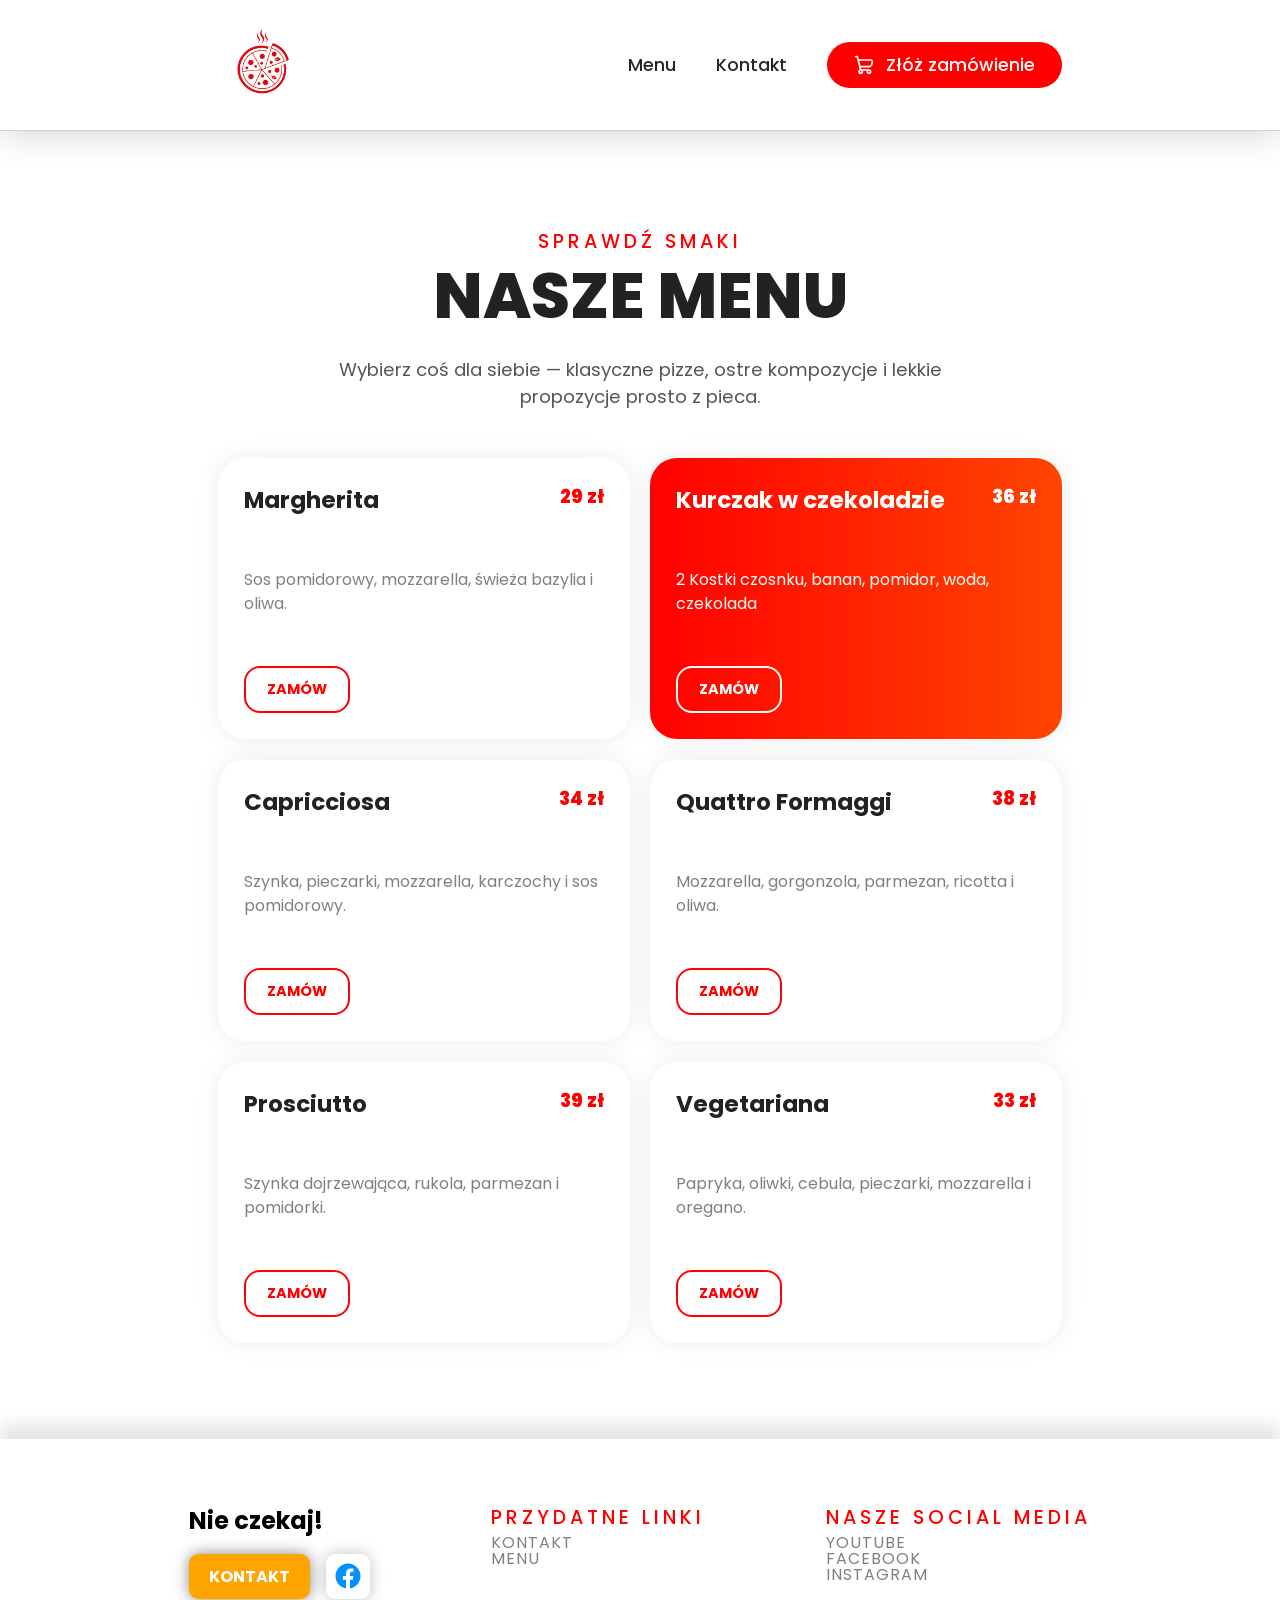
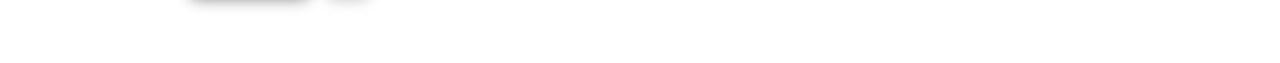
==== menu.html @ 71857549 "Hotfixs, menu.html, footer, site layout, phone version" ====
<!DOCTYPE html>
<html lang="en">
<head>
    <meta charset="UTF-8">
    <meta name="viewport" content="width=device-width, initial-scale=1.0">
    
    <!-- STYLES -->
    <link rel="stylesheet" href="styles/sites/menu.css">

    <link rel="stylesheet" href="styles/layout/scrollbar.css">
    <link rel="stylesheet" href="styles/layout/header.css">
    <link rel="stylesheet" href="styles/layout/nav.css">
    <link rel="stylesheet" href="styles/layout/footer.css">

    <link rel="stylesheet" href="styles/animations.css">
    <link rel="stylesheet" href="styles/all.css">

    <!-- LIBRARY -->
    <link rel="stylesheet" href="https://unpkg.com/aos@next/dist/aos.css" />

    <!-- FONTS -->
    <link rel="preconnect" href="https://fonts.googleapis.com">
    <link rel="preconnect" href="https://fonts.gstatic.com" crossorigin>
    <link href="https://fonts.googleapis.com/css2?family=Poppins:ital,wght@0,100;0,200;0,300;0,400;0,500;0,600;0,700;0,800;0,900;1,100;1,200;1,300;1,400;1,500;1,600;1,700;1,800;1,900&display=swap" rel="stylesheet">

    <title>Menu</title>
</head>
<body>
    <nav>
        <img src="assets/logo/main.png" width="90px" alt="Logo pizzeri" />

        <ul>
            <li><a href="/menu.html">Menu</a></li>
            <li><a href="/#contact">Kontakt</a></li>
            <li class="nav-button"><img src="assets/icons/shoppingCart.svg" width="20px" /><a href="/#contact">Złóż zamówienie</a></li>
        </ul>

        <img src="assets/icons/menu.svg" id="phone-menu-button" alt="Menu" width="40px">
    </nav>

    <main>
        <section id="menu">
            <h3 class="subtitle">Sprawdź smaki</h3>
            <h1 class="title">Nasze menu</h1>
            <p class="menu-desc">
                Wybierz coś dla siebie — klasyczne pizze, ostre kompozycje i lekkie propozycje prosto z pieca.
            </p>

            <section id="menu-card-container">
                <section class="menu-card">
                    <div class="menu-card-top">
                        <h2>Margherita</h2>
                        <span>29 zł</span>
                    </div>
                    <p>Sos pomidorowy, mozzarella, świeża bazylia i oliwa.</p>
                    <button>Zamów</button>
                </section>

                <section class="menu-card menu-card-special">
                    <div class="menu-card-top">
                        <h2>Kurczak w czekoladzie</h2>
                        <span>36 zł</span>
                    </div>
                    <p>2 Kostki czosnku, banan, pomidor, woda, czekolada</p>
                    <button>Zamów</button>
                </section>

                <section class="menu-card">
                    <div class="menu-card-top">
                        <h2>Capricciosa</h2>
                        <span>34 zł</span>
                    </div>
                    <p>Szynka, pieczarki, mozzarella, karczochy i sos pomidorowy.</p>
                    <button>Zamów</button>
                </section>

                <section class="menu-card">
                    <div class="menu-card-top">
                        <h2>Quattro Formaggi</h2>
                        <span>38 zł</span>
                    </div>
                    <p>Mozzarella, gorgonzola, parmezan, ricotta i oliwa.</p>
                    <button>Zamów</button>
                </section>

                <section class="menu-card">
                    <div class="menu-card-top">
                        <h2>Prosciutto</h2>
                        <span>39 zł</span>
                    </div>
                    <p>Szynka dojrzewająca, rukola, parmezan i pomidorki.</p>
                    <button>Zamów</button>
                </section>

                <section class="menu-card">
                    <div class="menu-card-top">
                        <h2>Vegetariana</h2>
                        <span>33 zł</span>
                    </div>
                    <p>Papryka, oliwki, cebula, pieczarki, mozzarella i oregano.</p>
                    <button>Zamów</button>
                </section>
            </section>
        </section>
    </main>

    <footer>
        <div class="footer-section">
            <h2>Nie czekaj!</h2>

            <div id="footer-section-button-container">
                <a href="#contact" id="footer-section-button-contact">KONTAKT</a>
                <a href="https://facebook.com/jakistam" id="footer-section-button-facebook">
                    <img src="assets/icons/facebook.svg" alt="facebook" width="30px" height="30px">
                </a>
            </div>
        </div>
        
        <div class="footer-section">
            <h3 class="subtitle">PRZYDATNE LINKI</h3>
            <div class="footer-links">
                <a href="#contact">KONTAKT</a>
                <a href="/menu">MENU</a>
            </div>
        </div>

        <div class="footer-section">
            <h3 class="subtitle">NASZE SOCIAL MEDIA</h3>
            <div class="footer-links">
                <a href="YOUTUBE">YOUTUBE</a>
                <a href="FACEBOOK">FACEBOOK</a>
                <a href="INSTAGRAM">INSTAGRAM</a>
            </div>
        </div>

    </footer>
</body>
</html>
---- styles/sites/menu.css ----
#menu {
    padding: 6rem 1rem;

    display: flex;
    justify-content: center;
    align-items: center;
    flex-direction: column;

    text-align: center;
    background: #fff;
}

.title {
    color: #222;
    font-size: 4rem;
    font-weight: 800;
    text-transform: uppercase;
}

.menu-desc {
    max-width: 650px;
    margin-top: 0.8rem;

    color: #555;
    font-size: 1.15rem;
}

#menu-card-container { 
    width: 70%;
    margin-top: 3rem;

    display: flex;
    justify-content: center;
    align-items: stretch;
    flex-wrap: wrap;

    gap: 1.3rem;
}

.menu-card {
    max-width: 360px;
    min-height: 230px;
    border-radius: 1.7rem;
    text-align: left;
    padding: 1.6rem;
    display: flex;
    justify-content: space-between;
    align-items: flex-start;
    flex-direction: column;
    background: white;
    box-shadow: 0 0 25px rgba(0, 0, 0, 0.08);
    transition: transform 0.25s ease,
                box-shadow 0.25s ease;
}


.menu-card-top {
    display: flex;
    justify-content: space-between;
    align-items: flex-start;
    width: 100%;
    gap: 1rem;
}

.menu-card h2 {
    color: #222;
    font-size: 1.45rem;
}

.menu-card span {
    font-weight: 800;
    color: red;
    font-size: 1.15rem;
}

.menu-card p {
    margin: 1rem 0;
    font-size: 1rem;
    color: gray;
    line-height: 1.5;
}

.menu-card button {
    all: unset;

    cursor: pointer;
    padding: 0.7rem 1.3rem;

    color: red;
    font-weight: 700;
    text-transform: uppercase;
    font-size: 0.9rem;

    border: 2px solid red;
    border-radius: 1rem;

    transition: all 0.2s ease;
}

.menu-card button:hover {
    color: white;
    background: red;
}

.menu-card-special {
    background: linear-gradient(90deg, red, orangered);
    color: white;
    border: none;
}

.menu-card-special h2,
.menu-card-special span,
.menu-card-special p {
    color: white;
}

.menu-card-special button {
    color: white;
    border-color: white;
}

.menu-card-special button:hover {
    color: red;
    background: white;
}
---- styles/layout/scrollbar.css ----
/* width */
::-webkit-scrollbar {
  width: 5px;
}

/* Track */
::-webkit-scrollbar-track {
  background: #ffffff;
}

/* Handle */
::-webkit-scrollbar-thumb {
  background: red;
}
---- styles/layout/nav.css ----
nav {
    position: sticky;
    top: 0;

    font-family: "Poppins", sans-serif;
    font-weight: 500;
    font-style: normal;

    display: flex;
    justify-content: space-between;
    align-items: center;

    font-size: 1.1rem;

    padding: 20px 17%;
    margin: 0 auto;
    color: rgb(39, 39, 39);
    border-bottom: 1px solid rgba(128, 84, 84, 0.301);
    backdrop-filter: blur(15px);
    background-color: rgba(255, 255, 255, 0.856);

    box-shadow: 0 0 35px rgba(0, 0, 0, 0.205);

    z-index: 100;
}

nav a {
    all: unset;
}

nav > ul {
    display: flex;
    justify-content: center;
    align-items: center;

    gap: 2.5rem;
    list-style-type: none;
}

.nav-button {
    padding: 10px 27px;
    background: red;
    border-radius: 5rem;

    color: white;

    display: flex;
    justify-content: center;
    align-items: center;
}

.nav-button:hover {
    color: white;
    background: rgb(214, 0, 0);
}


.nav-button > img {
    transition: 150ms all;
    margin-right: 12px;
}

.nav-button:hover > img {
    margin-right: 7px;
}

nav > ul > li {
    cursor: pointer;
    transition: all 0.1s ease;
}

nav li:hover {
    color: red;
}

#phone-menu-button {
    cursor: pointer;
    display: none;
}

@media (width <= 1050px) {
    #phone-menu-button {
        display: flex;
    }

    nav {
        overflow: visible;
    }
    
    nav > ul {
        position: fixed;
        top: 0;
        left: 0;
        transform: translateX(-100%);
        transition: transform 0.3s ease;
        width: 100%;
        height: 100vh;
        display: flex;
        padding: 0;
        flex-direction: column;
        justify-content: center;
        align-items: center;
        backdrop-filter: blur(1rem);
        margin: 0;
        list-style-type: none;
        background-color: rgba(255, 255, 255, 0.95);
        z-index: -1;
    }

    nav > ul.active {
        transform: translateX(0);
    }
}
---- styles/layout/footer.css ----
footer {
    background-color: white;

    display: flex;
    justify-content: space-around;
    align-items: flex-start;
    padding: 4rem 10%;
    box-shadow: 0 -15px 15px rgba(0, 0, 0, 0.103);
}

.footer-section {
    text-align: left;
    display: flex;
    height: 100%;
    flex-direction: column;
    flex-wrap: wrap;
}

.footer-subtitle {
    color: #f00;
    font-size: 1.2rem;
    font-weight: 500;
    text-transform: uppercase;
    letter-spacing: 2px;
    margin-bottom: -0.5rem;
}

footer a {
    text-transform: uppercase;
    letter-spacing: 1px;
    text-decoration: none;
    color: gray;
}

#footer-section-button-container {
    display: flex;
    gap: 1rem;
    margin-top: 1rem;
}

#footer-section-button-contact {
    letter-spacing: normal;
    background-color: orange;
    box-shadow: 0 0 15px rgba(0, 0, 0, 0.473);
    border-radius: 0.6rem;
    font-weight: bold;
    color: white;
    padding: 10px 20px;
    transition: 0.2s ease all;

}

#footer-section-button-contact:hover {
    background-color: rgb(207, 135, 0);
}

#footer-section-button-facebook {
    padding: 7px;
    display: flex;
    justify-content: center;
    align-items: center;
    background-color: white;
    border-radius: 0.6rem;
    box-shadow: 0 0 15px #00000040;
}

.footer-links {
    margin-top: 0.7rem;
    display: flex;
    flex-direction: column;
    line-height: 1rem;
}

@media (width <= 1050px) {
    footer {
        display: flex;
        justify-content: center;
        flex-direction: column;
        align-items: center;
        text-align: center;
        gap: 2rem;
    }

    .footer-section {
        display: flex;
        justify-content: center;
        flex-direction: column;
        align-items: center;
        text-align: center;
    }
}
---- styles/animations.css ----
@keyframes rotating-tire {
    from {
        transform: rotate(0);
    } to {
        transform: rotate(-360deg);
    }
}

@keyframes delivery-guy-driving {
    from {
        right: -15vw;
    } to {
        right: 115vw;
    }
}
---- styles/all.css ----
* {
    padding: 0;
    margin: 0;
    scroll-behavior: smooth;
    font-family: "Poppins", sans-serif;
}

*::selection {
    background-color: red;
}

.subtitle {
    color: #f00;
    font-size: 1.2rem;
    font-weight: 500;
    letter-spacing: 4px;
    margin-bottom: -0.5rem;
    text-transform: uppercase;
}
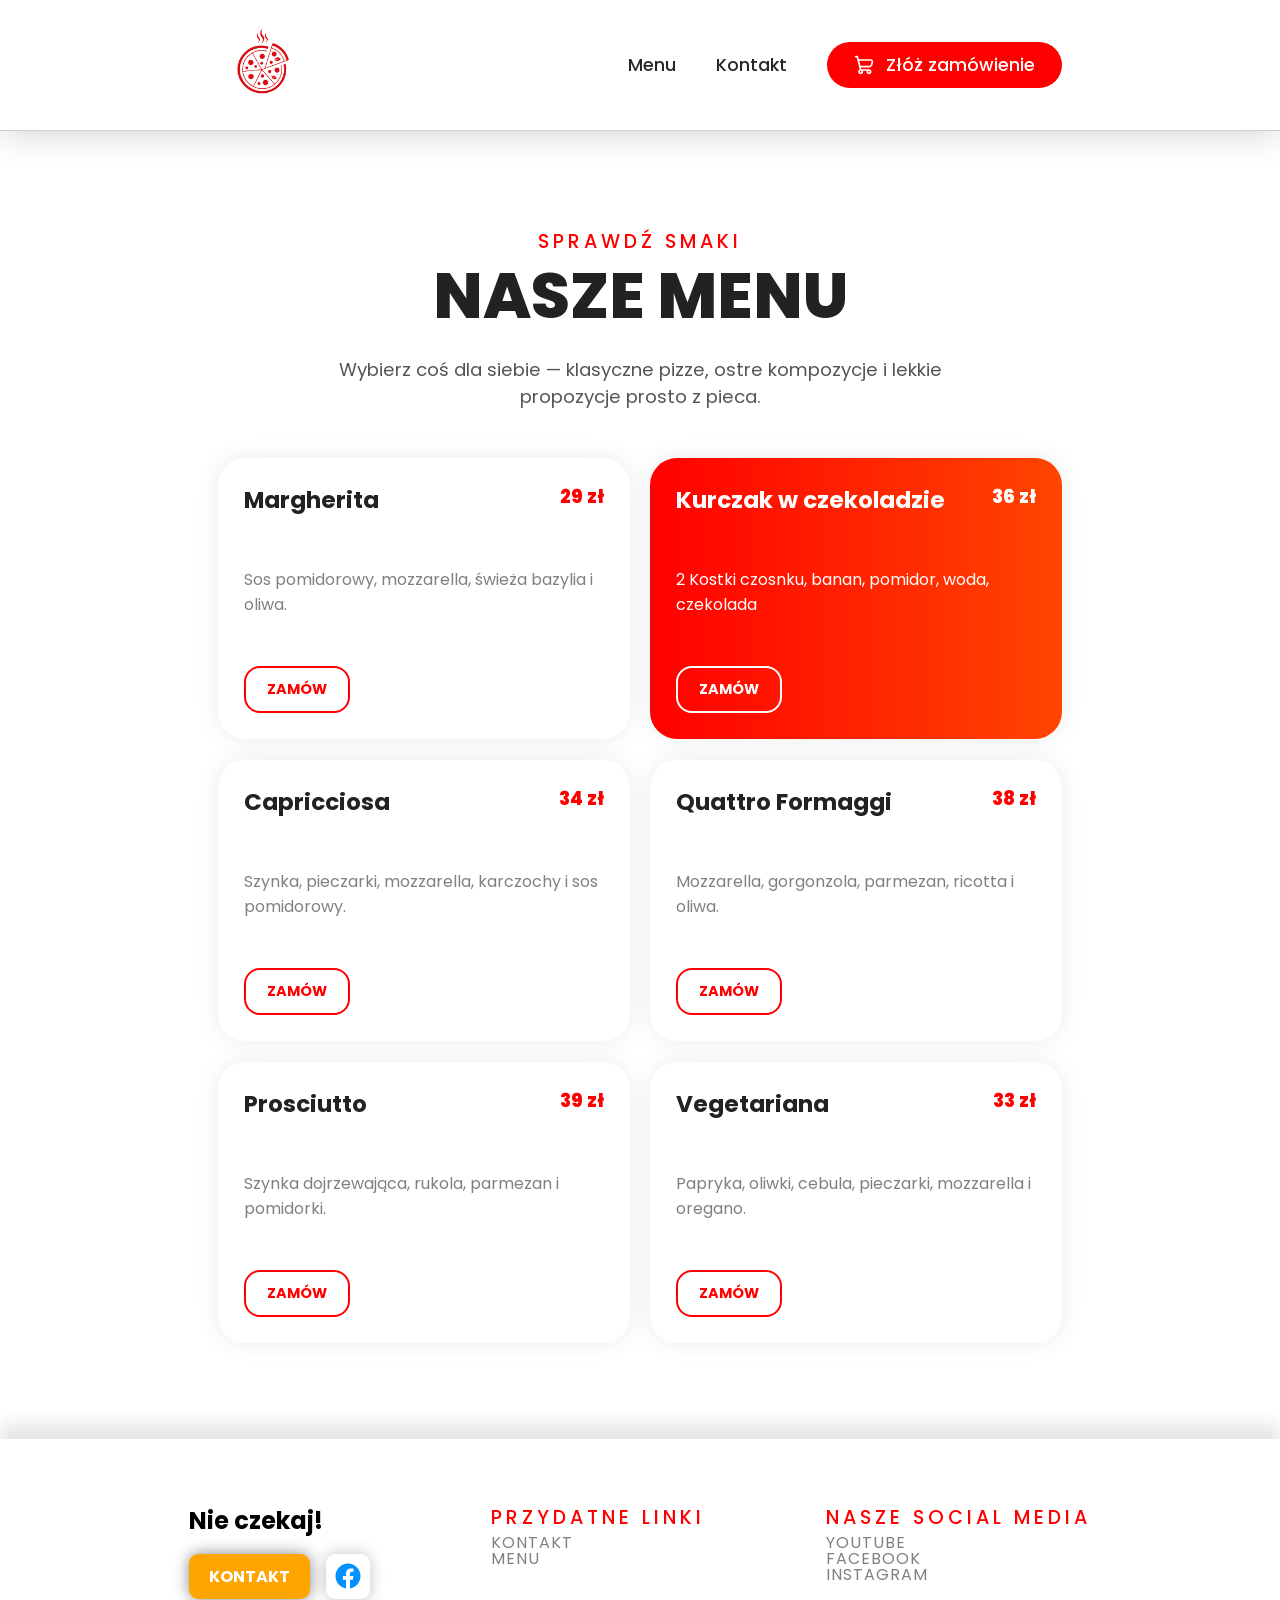
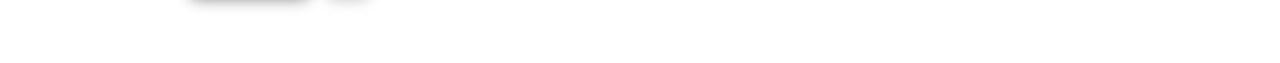
==== commit d1f4b73b: "Patching nav, better gallery" ====
--- a/menu.html
+++ b/menu.html
@@ -18,6 +18,9 @@
     <!-- LIBRARY -->
     <link rel="stylesheet" href="https://unpkg.com/aos@next/dist/aos.css" />
 
+    <!-- ICONS -->
+    <link rel="shortcut icon" href="assets/logo/main.png" type="image/x-icon">
+    
     <!-- FONTS -->
     <link rel="preconnect" href="https://fonts.googleapis.com">
     <link rel="preconnect" href="https://fonts.gstatic.com" crossorigin>
@@ -27,12 +30,12 @@
 </head>
 <body>
     <nav>
-        <img src="assets/logo/main.png" width="90px" alt="Logo pizzeri" />
+        <img src="assets/logo/main.png" onclick="location.href='index.html'" width="90px" alt="Logo pizzeri" />
 
         <ul>
-            <li><a href="/menu.html">Menu</a></li>
-            <li><a href="/#contact">Kontakt</a></li>
-            <li class="nav-button"><img src="assets/icons/shoppingCart.svg" width="20px" /><a href="/#contact">Złóż zamówienie</a></li>
+            <li><a href="menu.html">Menu</a></li>
+            <li><a href="index.html#contact">Kontakt</a></li>
+            <li class="nav-button"><img src="assets/icons/shoppingCart.svg" width="20px" /><a href="index.html#contact">Złóż zamówienie</a></li>
         </ul>
 
         <img src="assets/icons/menu.svg" id="phone-menu-button" alt="Menu" width="40px">
--- a/styles/sites/menu.css
+++ b/styles/sites/menu.css
@@ -1,11 +1,9 @@
 #menu {
     padding: 6rem 1rem;
-
     display: flex;
     justify-content: center;
     align-items: center;
     flex-direction: column;
-
     text-align: center;
     background: #fff;
 }
@@ -20,20 +18,16 @@
 .menu-desc {
     max-width: 650px;
     margin-top: 0.8rem;
-
     color: #555;
     font-size: 1.15rem;
 }
 
 #menu-card-container { 
     width: 70%;
+    display: flex;
     margin-top: 3rem;
-
-    display: flex;
     justify-content: center;
-    align-items: stretch;
-    flex-wrap: wrap;
-
+    flex-wrap: wrap;    
     gap: 1.3rem;
 }
 
@@ -77,23 +71,18 @@
     margin: 1rem 0;
     font-size: 1rem;
     color: gray;
-    line-height: 1.5;
 }
 
 .menu-card button {
-    all: unset;
-
+    background: transparent;
     cursor: pointer;
     padding: 0.7rem 1.3rem;
-
+    border: 2px solid red;
     color: red;
+    font-size: 0.9rem;
     font-weight: 700;
     text-transform: uppercase;
-    font-size: 0.9rem;
-
-    border: 2px solid red;
     border-radius: 1rem;
-
     transition: all 0.2s ease;
 }
 
@@ -104,8 +93,8 @@
 
 .menu-card-special {
     background: linear-gradient(90deg, red, orangered);
+    border: none;
     color: white;
-    border: none;
 }
 
 .menu-card-special h2,
--- a/styles/layout/nav.css
+++ b/styles/layout/nav.css
@@ -22,6 +22,10 @@
     box-shadow: 0 0 35px rgba(0, 0, 0, 0.205);
 
     z-index: 100;
+}
+
+nav > img {
+    cursor: pointer;
 }
 
 nav a {
